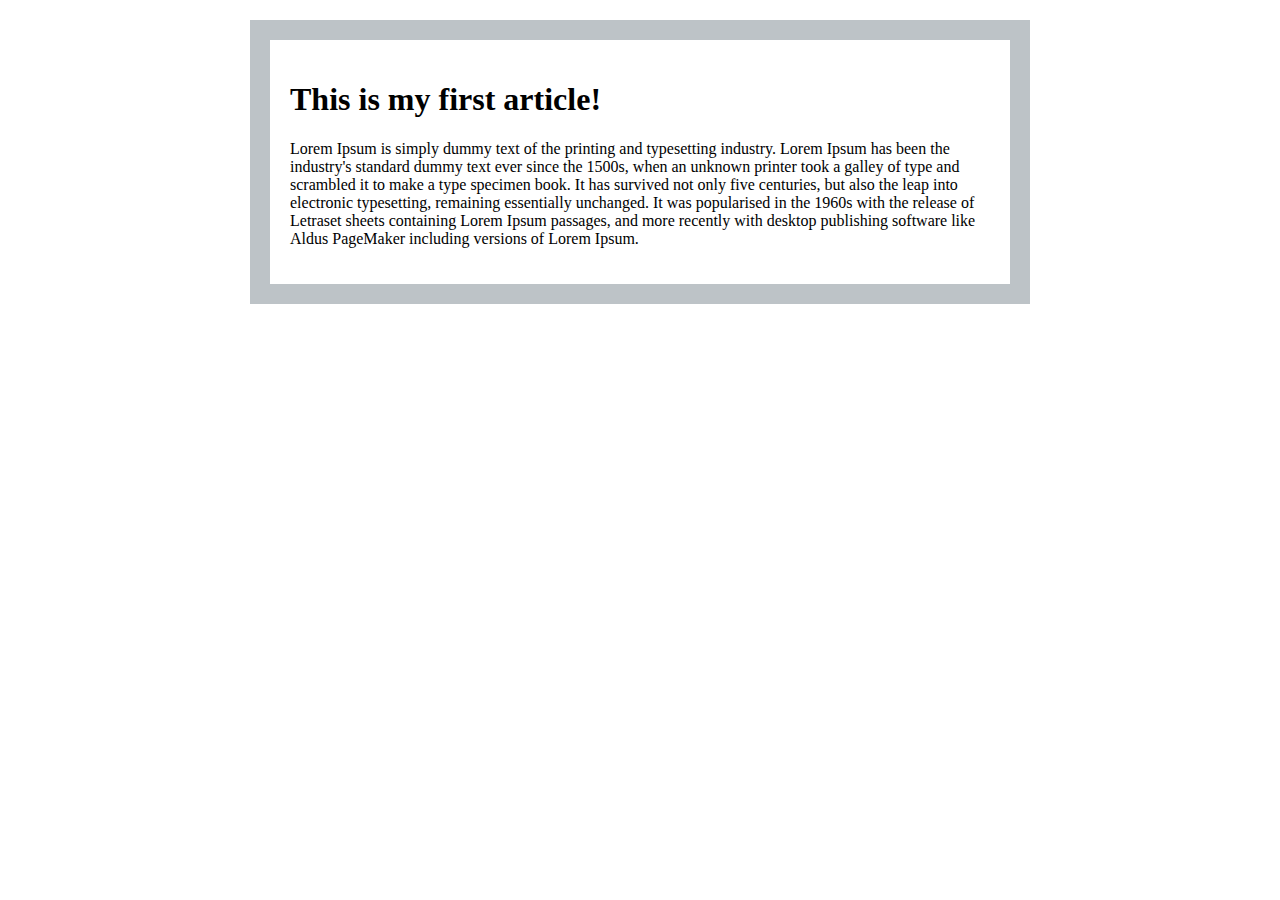
==== blog.html @ e1178333 "first article" ====
<!DOCTYPE html>
<html>
<head>
	<title>Blog</title>
	<link rel="stylesheet" href="blog.css">
</head>
<body>
	<h1>This is my first article!</h1>
	<p>Lorem Ipsum is simply dummy text of the printing and typesetting industry. Lorem Ipsum has been the industry's standard dummy text ever since the 1500s, when an unknown printer took a galley of type and scrambled it to make a type specimen book. It has survived not only five centuries, but also the leap into electronic typesetting, remaining essentially unchanged. It was popularised in the 1960s with the release of Letraset sheets containing Lorem Ipsum passages, and more recently with desktop publishing software like Aldus PageMaker including versions of Lorem Ipsum.</p>
</body>
</html>
---- blog.css ----
body{
	border: 20px solid #bdc3c7;
	padding: 20px;
	max-width: 700px;
	width: 80%;
	margin: 20px auto;
}
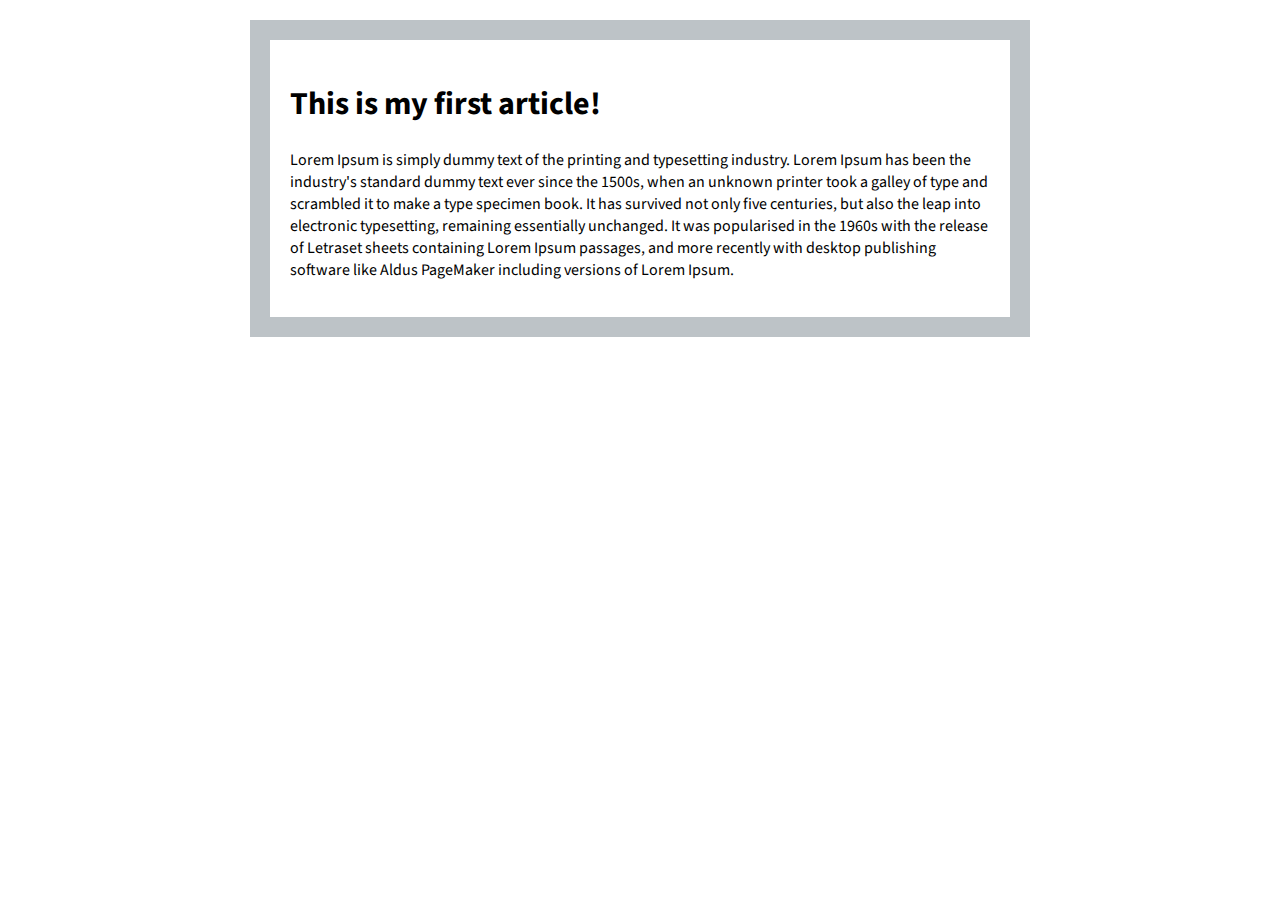
==== commit 18a2cce9: "custom fonts" ====
--- a/blog.html
+++ b/blog.html
@@ -3,6 +3,7 @@
 <head>
 	<title>Blog</title>
 	<link rel="stylesheet" href="blog.css">
+	<link href="https://fonts.googleapis.com/css?family=Source+Sans+Pro:400,700&display=swap" rel="stylesheet">
 </head>
 <body>
 	<h1>This is my first article!</h1>
--- a/blog.css
+++ b/blog.css
@@ -4,4 +4,5 @@
 	max-width: 700px;
 	width: 80%;
 	margin: 20px auto;
+	font-family: 'Source Sans Pro', sans-serif;
 }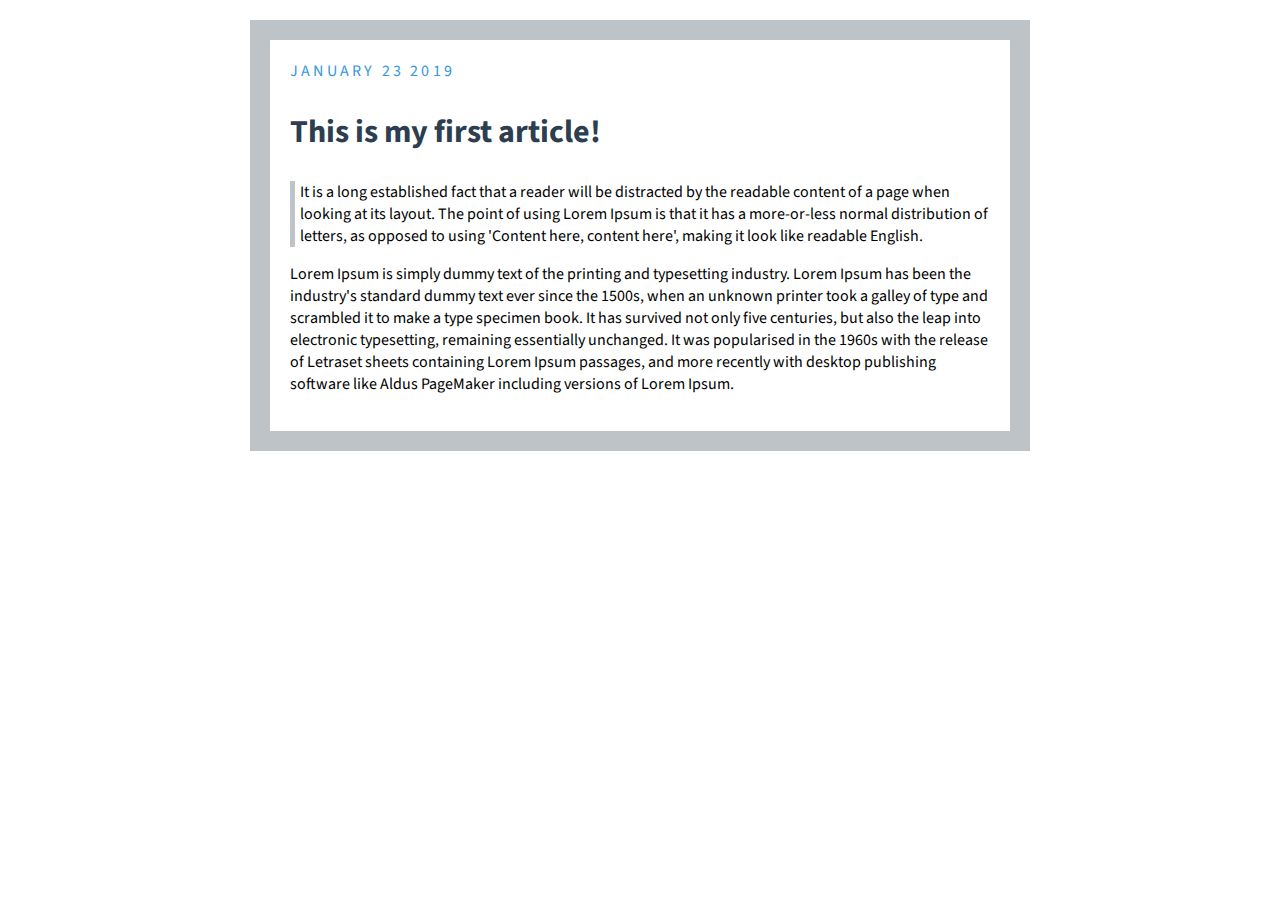
==== commit bf67d7ce: "colors and sizing" ====
--- a/blog.html
+++ b/blog.html
@@ -6,7 +6,15 @@
 	<link href="https://fonts.googleapis.com/css?family=Source+Sans+Pro:400,700&display=swap" rel="stylesheet">
 </head>
 <body>
-	<h1>This is my first article!</h1>
-	<p>Lorem Ipsum is simply dummy text of the printing and typesetting industry. Lorem Ipsum has been the industry's standard dummy text ever since the 1500s, when an unknown printer took a galley of type and scrambled it to make a type specimen book. It has survived not only five centuries, but also the leap into electronic typesetting, remaining essentially unchanged. It was popularised in the 1960s with the release of Letraset sheets containing Lorem Ipsum passages, and more recently with desktop publishing software like Aldus PageMaker including versions of Lorem Ipsum.</p>
+	<div class="post">
+		
+		<div class="date">January 23 2019</div>
+
+		<h2>This is my first article!</h2>
+
+		<p class="quote">It is a long established fact that a reader will be distracted by the readable content of a page when looking at its layout. The point of using Lorem Ipsum is that it has a more-or-less normal distribution of letters, as opposed to using 'Content here, content here', making it look like readable English.</p>
+		
+		<p>Lorem Ipsum is simply dummy text of the printing and typesetting industry. Lorem Ipsum has been the industry's standard dummy text ever since the 1500s, when an unknown printer took a galley of type and scrambled it to make a type specimen book. It has survived not only five centuries, but also the leap into electronic typesetting, remaining essentially unchanged. It was popularised in the 1960s with the release of Letraset sheets containing Lorem Ipsum passages, and more recently with desktop publishing software like Aldus PageMaker including versions of Lorem Ipsum.</p>
+	</div>
 </body>
 </html>--- a/blog.css
+++ b/blog.css
@@ -5,4 +5,20 @@
 	width: 80%;
 	margin: 20px auto;
 	font-family: 'Source Sans Pro', sans-serif;
+}
+
+.quote{
+	border-left: 5px solid #bdc3c7;
+	padding-left: 5px;
+}
+
+.date{
+	color: #3498db;
+	text-transform: uppercase;
+	letter-spacing: 0.2rem;
+}
+
+h2{
+	color: #2c3e50;
+	font-size: 2.0rem;
 }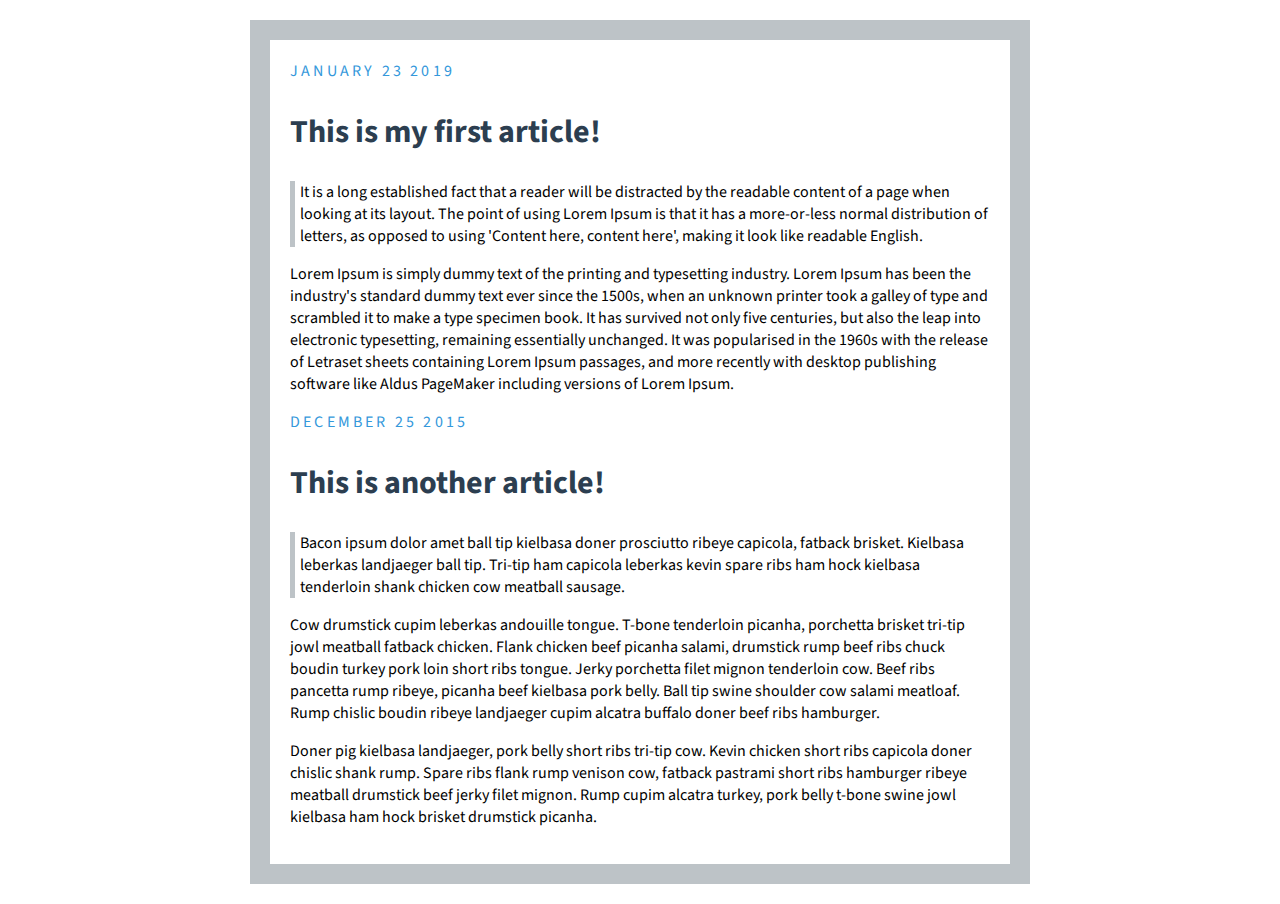
==== commit aea73694: "another blog post" ====
--- a/blog.html
+++ b/blog.html
@@ -16,5 +16,19 @@
 		
 		<p>Lorem Ipsum is simply dummy text of the printing and typesetting industry. Lorem Ipsum has been the industry's standard dummy text ever since the 1500s, when an unknown printer took a galley of type and scrambled it to make a type specimen book. It has survived not only five centuries, but also the leap into electronic typesetting, remaining essentially unchanged. It was popularised in the 1960s with the release of Letraset sheets containing Lorem Ipsum passages, and more recently with desktop publishing software like Aldus PageMaker including versions of Lorem Ipsum.</p>
 	</div>
+
+	<div class="post">
+		
+		<div class="date">December 25 2015</div>
+		
+		<h2>This is another article!</h2>
+
+		<p class="quote">Bacon ipsum dolor amet ball tip kielbasa doner prosciutto ribeye capicola, fatback brisket. Kielbasa leberkas landjaeger ball tip. Tri-tip ham capicola leberkas kevin spare ribs ham hock kielbasa tenderloin shank chicken cow meatball sausage.</p>
+
+		<p>Cow drumstick cupim leberkas andouille tongue. T-bone tenderloin picanha, porchetta brisket tri-tip jowl meatball fatback chicken. Flank chicken beef picanha salami, drumstick rump beef ribs chuck boudin turkey pork loin short ribs tongue. Jerky porchetta filet mignon tenderloin cow. Beef ribs pancetta rump ribeye, picanha beef kielbasa pork belly. Ball tip swine shoulder cow salami meatloaf. Rump chislic boudin ribeye landjaeger cupim alcatra buffalo doner beef ribs hamburger.</p>
+
+		<p>Doner pig kielbasa landjaeger, pork belly short ribs tri-tip cow. Kevin chicken short ribs capicola doner chislic shank rump. Spare ribs flank rump venison cow, fatback pastrami short ribs hamburger ribeye meatball drumstick beef jerky filet mignon. Rump cupim alcatra turkey, pork belly t-bone swine jowl kielbasa ham hock brisket drumstick picanha.</p>
+
+	</div>
 </body>
 </html>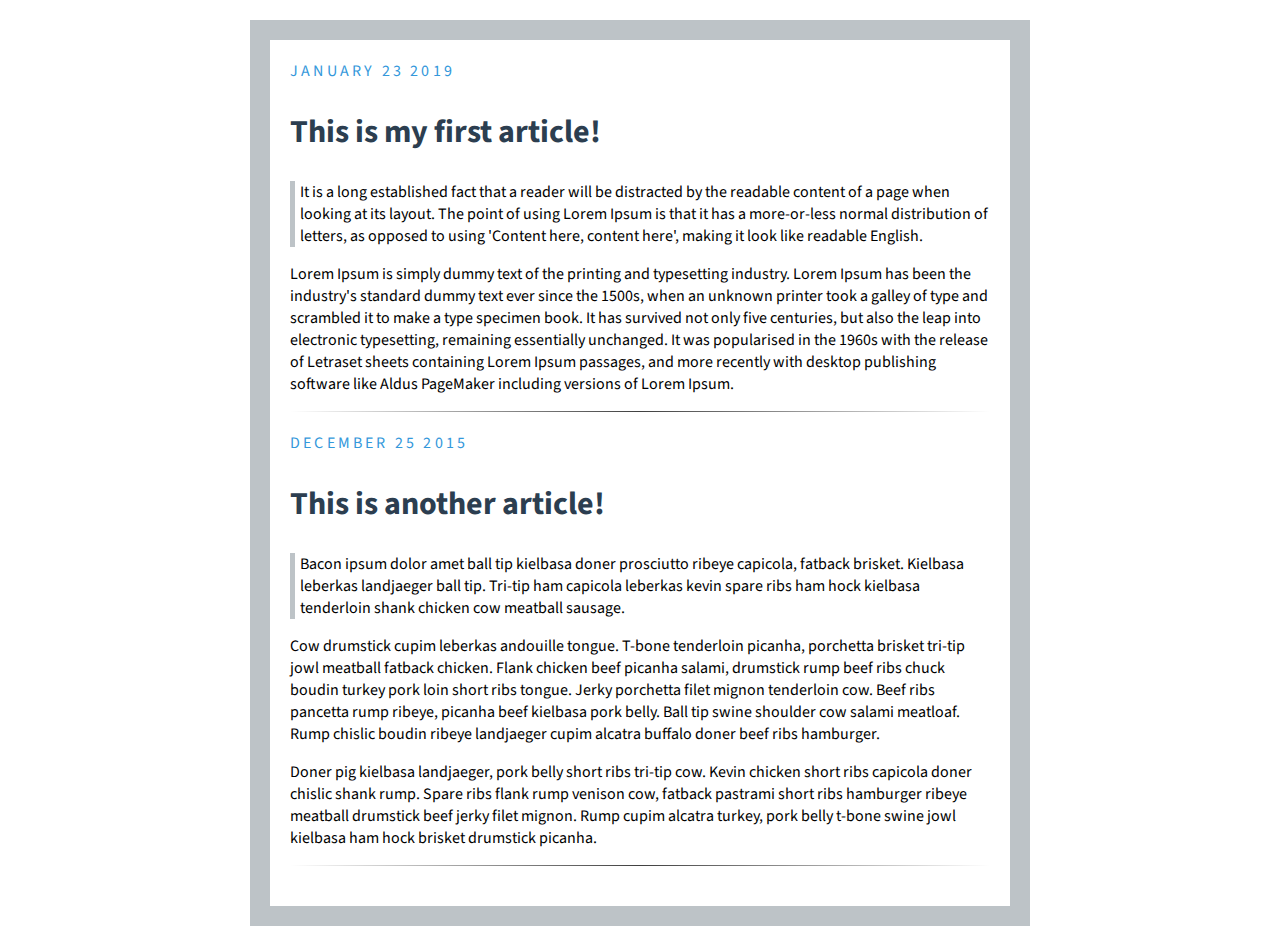
==== commit 285a116c: "hr tag styling" ====
--- a/blog.html
+++ b/blog.html
@@ -15,6 +15,9 @@
 		<p class="quote">It is a long established fact that a reader will be distracted by the readable content of a page when looking at its layout. The point of using Lorem Ipsum is that it has a more-or-less normal distribution of letters, as opposed to using 'Content here, content here', making it look like readable English.</p>
 		
 		<p>Lorem Ipsum is simply dummy text of the printing and typesetting industry. Lorem Ipsum has been the industry's standard dummy text ever since the 1500s, when an unknown printer took a galley of type and scrambled it to make a type specimen book. It has survived not only five centuries, but also the leap into electronic typesetting, remaining essentially unchanged. It was popularised in the 1960s with the release of Letraset sheets containing Lorem Ipsum passages, and more recently with desktop publishing software like Aldus PageMaker including versions of Lorem Ipsum.</p>
+	
+		<hr>
+	
 	</div>
 
 	<div class="post">
@@ -29,6 +32,8 @@
 
 		<p>Doner pig kielbasa landjaeger, pork belly short ribs tri-tip cow. Kevin chicken short ribs capicola doner chislic shank rump. Spare ribs flank rump venison cow, fatback pastrami short ribs hamburger ribeye meatball drumstick beef jerky filet mignon. Rump cupim alcatra turkey, pork belly t-bone swine jowl kielbasa ham hock brisket drumstick picanha.</p>
 
+		<hr>
+
 	</div>
 </body>
 </html>--- a/blog.css
+++ b/blog.css
@@ -18,7 +18,17 @@
 	letter-spacing: 0.2rem;
 }
 
+.post{
+	margin-bottom: 20px;
+}
+
 h2{
 	color: #2c3e50;
 	font-size: 2.0rem;
+}
+
+hr{
+    border: 0;
+    height: 1px;
+    background-image: linear-gradient(to right, rgba(0, 0, 0, 0), rgba(0, 0, 0, 0.75), rgba(0, 0, 0, 0));
 }